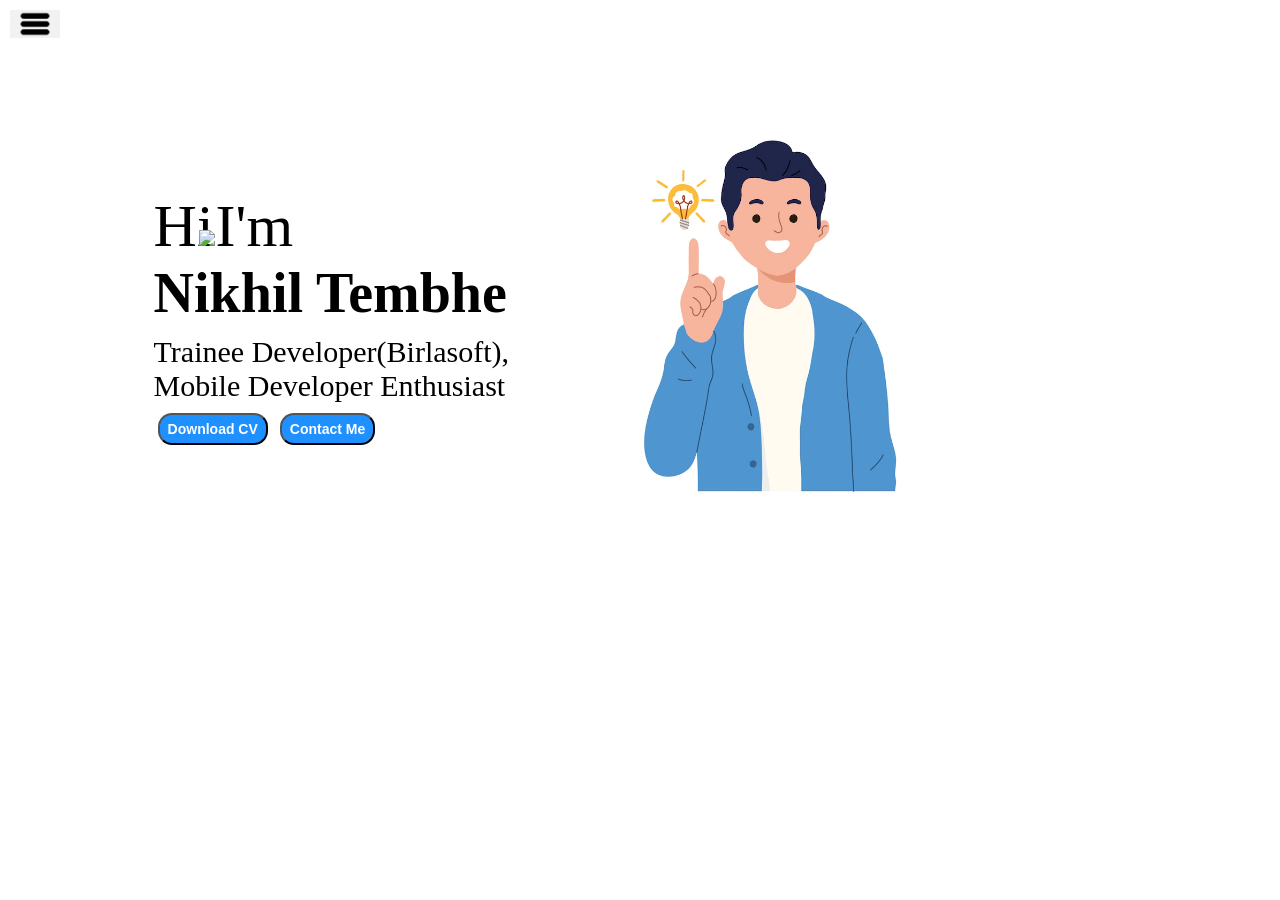
==== index.html @ 0adf733c "first commit" ====
<!DOCTYPE html>
<html lang="en">
<head>
    <meta charset="UTF-8">
    <meta http-equiv="X-UA-Compatible" content="IE=edge">
    <meta name="viewport" content="width=device-width, initial-scale=1.0">
    <title>Nikhil Tembhe - Passionate Android Developer</title>
    <link rel="stylesheet" href="styles.css">
</head>
<body>
    <div class="container"> <!-- this container contain our site-->

        <div class = "sidebar sidebarGo">
            <nav>
                <ul>
                    <li><a href="/">Home</a></li>
                    <li><a href="/intro.html">My Intro</a></li>
                    <li><a href="/personal_projects.html">Personal Project</a></li>
                    <!-- <li><a href="/cv.html">CV</a></li> -->
                    <li><a href="/contact.html">Contact Me</a></li>
                </ul>
            </nav>
        </div>
        
        <div class = "main">
            <div class="hamburger">
                <img src="/images/png-clipart-hamburger-button-computer-icons-menu-menu-black-bar.png" alt="" class="ham" width="50px">
                <img src="/images/x_106506.png" alt="" class="cross" width="32px">
            </div>
            <div class="infoContainer">
                <div class="devInfo">
                    <div class="hello">Hi <img src="/images/Hi.gif" class="hiImg"> I'm </div>
                    <div class="name">Nikhil Tembhe </div>
                    <div class="about">Trainee Developer(Birlasoft), Mobile Developer Enthusiast </div>
                    <!-- <div class="aboutmore">A keen and enthusiastic learner aiming to make the most of my opportunities 
                        . A complete team player and a person who adheres to his principles and acts responsibly.</div> -->
                    <div class="button">
                        <a href="/Nikhil's Resume PCE.pdf" target="_blank"> <button>Download CV</button></a>
                        <a href="/contact.html"><button>Contact Me</button></a>
                    </div>
                </div>
                <div class="devPic"> <img src="./images/man-shows-gesture-great-idea_10045-637.png" alt="developer photo"></div>
            </div>
            

        </div>

    </div>
<script src="script.js"></script>

</body>
</html>
---- styles.css ----
@font-face {
    font-family: google;
    src: url(Fonts/product-sans/Product\ Sans\ Regular.ttf);
}

@font-face {
    font-family: code;
    src: url(Fonts/Bitstream-Vera-Sans-Mono/VeraMono.ttf);
}

@font-face {
    font-family: apple;
    src: url(Fonts/SFMonoMedium.otf);
}

* {
    margin: 0;
    padding: 0;
    /* removes extra space and margin i.e. removes the border */
}

.sidebar {
    font-family: 'google';
    background-color: steelblue;
    /* width: 26vw; */
    /** Viewport = the browser window size. If the viewport is 50cm wide, 1vw = 0.5cm.
                        vw	Relative to 1% of the width of the viewport,  vh	Relative to 1% of the height of the viewport**/
    height: 100vh;
    transition: transform 0.3s ease-in;
}

.sidebar nav {
    padding: 30px;
}

.sidebar nav li {
    list-style: none;
    /* removes bullet points*/
    font-size: 30px;
    padding: 36px 9px 55px;
}

.sidebar nav a {
    text-decoration: none; /* removes the underline for the hyperlink*/
    color: black;
}

.main {
    font-family: 'apple';
    /* background-color: yellow; */
    width: 88vw;
}

.container {
    display: flex;
    /*will arrange sidebar tag and nav tag side by side */
}

.infoContainer {
    /* background-color: rgb(182, 221, 45); */
    margin: 120px auto;
    width: 64vw;
    height: 44vh;
    display: flex;
    justify-content: space-around;
    /*The justify-content property aligns the flexible container's items 
                                    when the items do not use all available space on the main-axis (horizontally)*/

}

.devInfo {
    display: flex;
    justify-content: center;
    flex-direction: column;
}

.hello {
    font-size: 60px;
}

.name {
    font-size: 56px;
    font-weight: bold;

}

.about {
    font-size: 30px;
    padding: 10px 0px;

}

.aboutmore {
    font-size: 18px;
    padding: 10px 0px;
}

.button button {
    padding: 6px 8px;
    border-radius: 14px;
    color: white;
    background-color: dodgerblue;
    font-weight: bold;
    font-size: 14px;
    margin: 0px 4px;
    cursor: pointer; /*cursor property specifies the mouse cursor to be displayed when pointing over an element.*/

}

.button button:hover{
    background-color: white;
    color: dodgerblue;
}


.devPic img {
    /*width: 292px;*/
    height: 44vh;
}

.hiImg{
    width: 52px;
    margin-left: -30px;
    margin-right: -14px;
}

.contactform h1{
    text-align: center;
    
}

.contactform{
    padding: 0px 28px;
    padding-top: 38px;
}

.contactform form{
    padding: 34px;
}



.contactform form div{
    padding: 10px;
}

#emailHelp{
    font-size: 13px;
    margin: 0px -6px;
    color:gray;
}

.contactform form button{
    padding: 6px 8px;
    border-radius: 14px;
    color: white;
    background-color: dodgerblue;
    font-weight: bold;
    font-size: 14px;
    margin: 0px 4px;
    cursor: pointer;

}

.contactform form button:hover{
    background-color: white;
    color: dodgerblue;

}

.mb-3 input{
    display: flex;
    flex-direction: column;
    width: 24vw;
    border-radius: 12px;
    font-size: 16px;
    padding: 3px;
}

.mb-3_form-check {
    display: flex;
    padding: 12px;

}

.projectsContainer {
    padding:  0px 25px;

}

.projectsContainer h1{
    margin:24px
}

.projectItems h2{
    padding: 12px 36px;
}

.projectItems h4{
    margin-left: 34px;
    color: lightslategrey;
}

.projectItems ul{
    margin: 15px 54px;

}

.projectItems ul li{
    margin: 12px 0px;
}

.introContainer{
    padding:  0px 25px;

}

.introContainer h1{
    margin:24px

}

.introContainer p{
    padding: 0px 28px;
    font-size: 20px;

}

.edu{
    padding: 28px 20px;

}

.sidebarGo{
        transform: translate(-433px,0px);
        position: absolute;

}


.hamburger{
    position: absolute;
    cursor: pointer;
    top: 10px;
    left: 10px;
}

.cross{
    margin-left: 212px;
}

@media (max-width:875px) {
    *{
        /* background-color: red; */
    }

    /* .sidebar{
        transform: translate(-433px,0px);
        position: absolute;
    } */
    
}
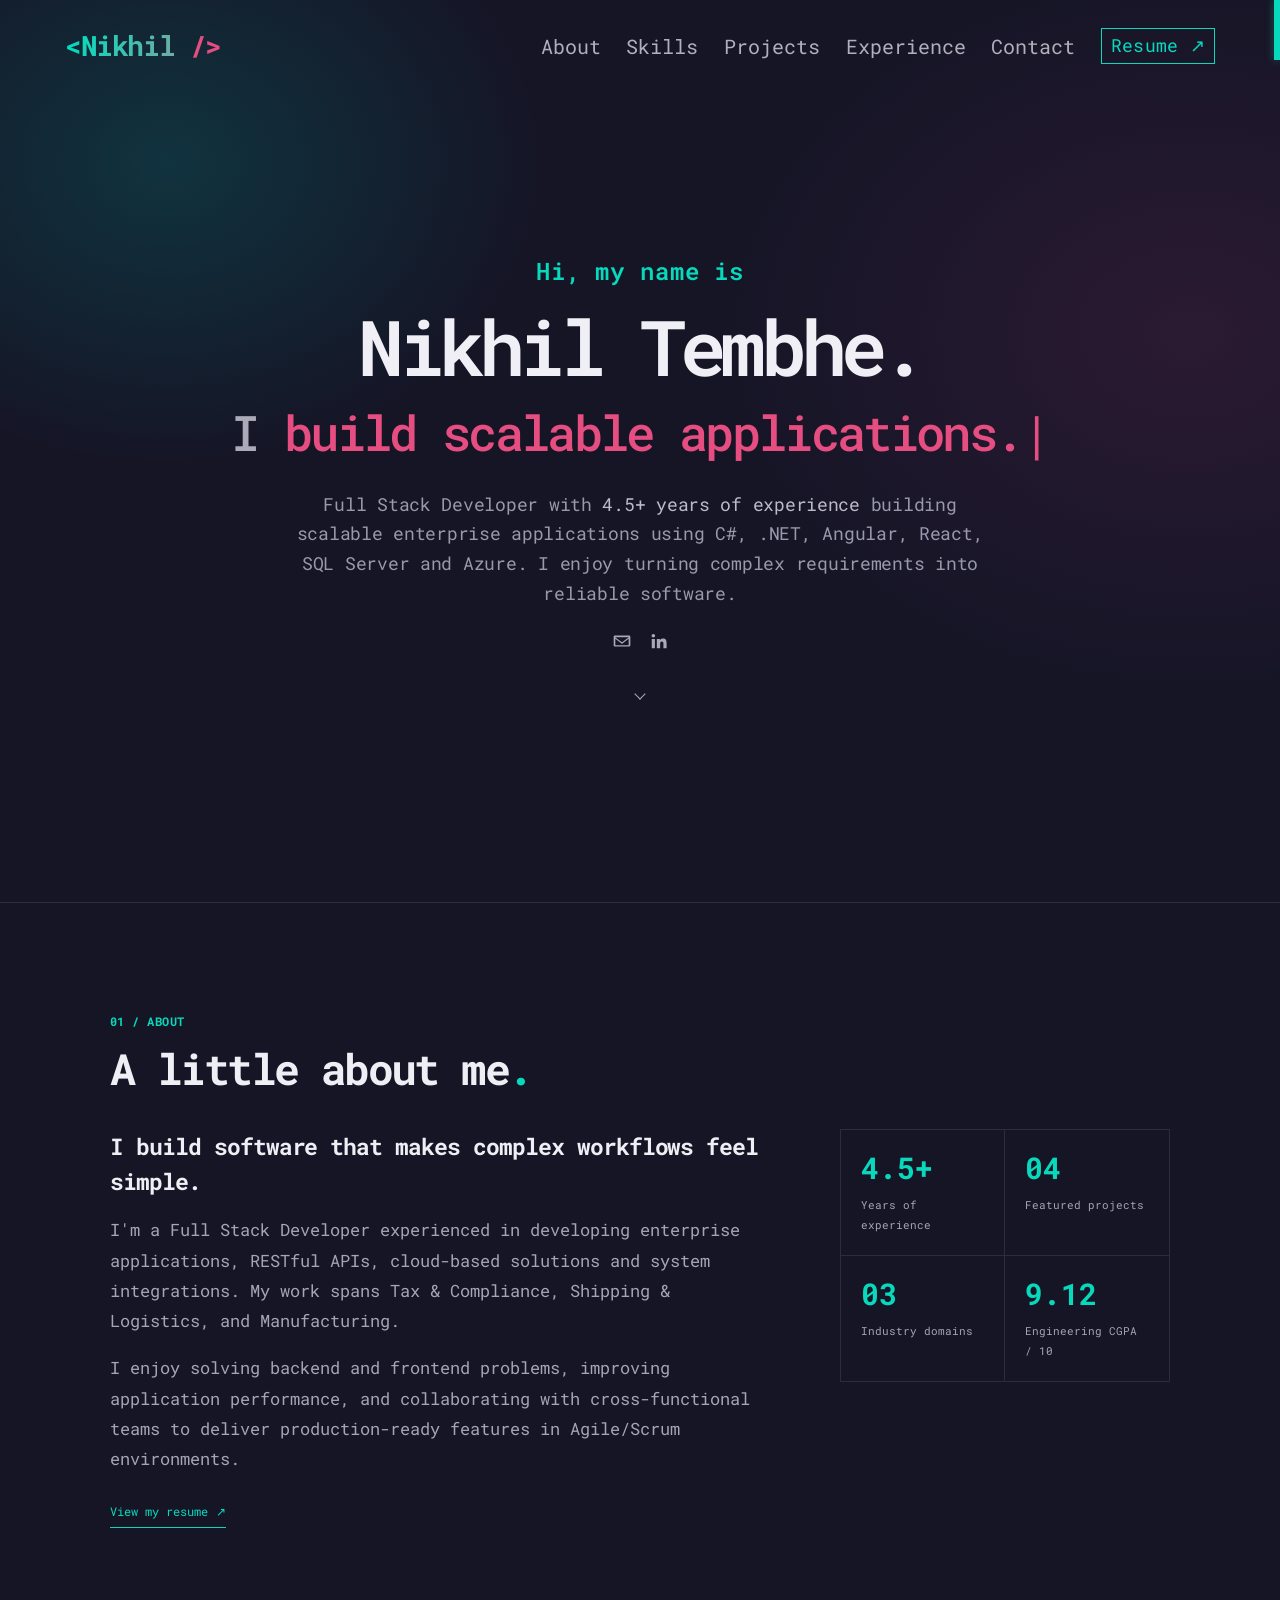
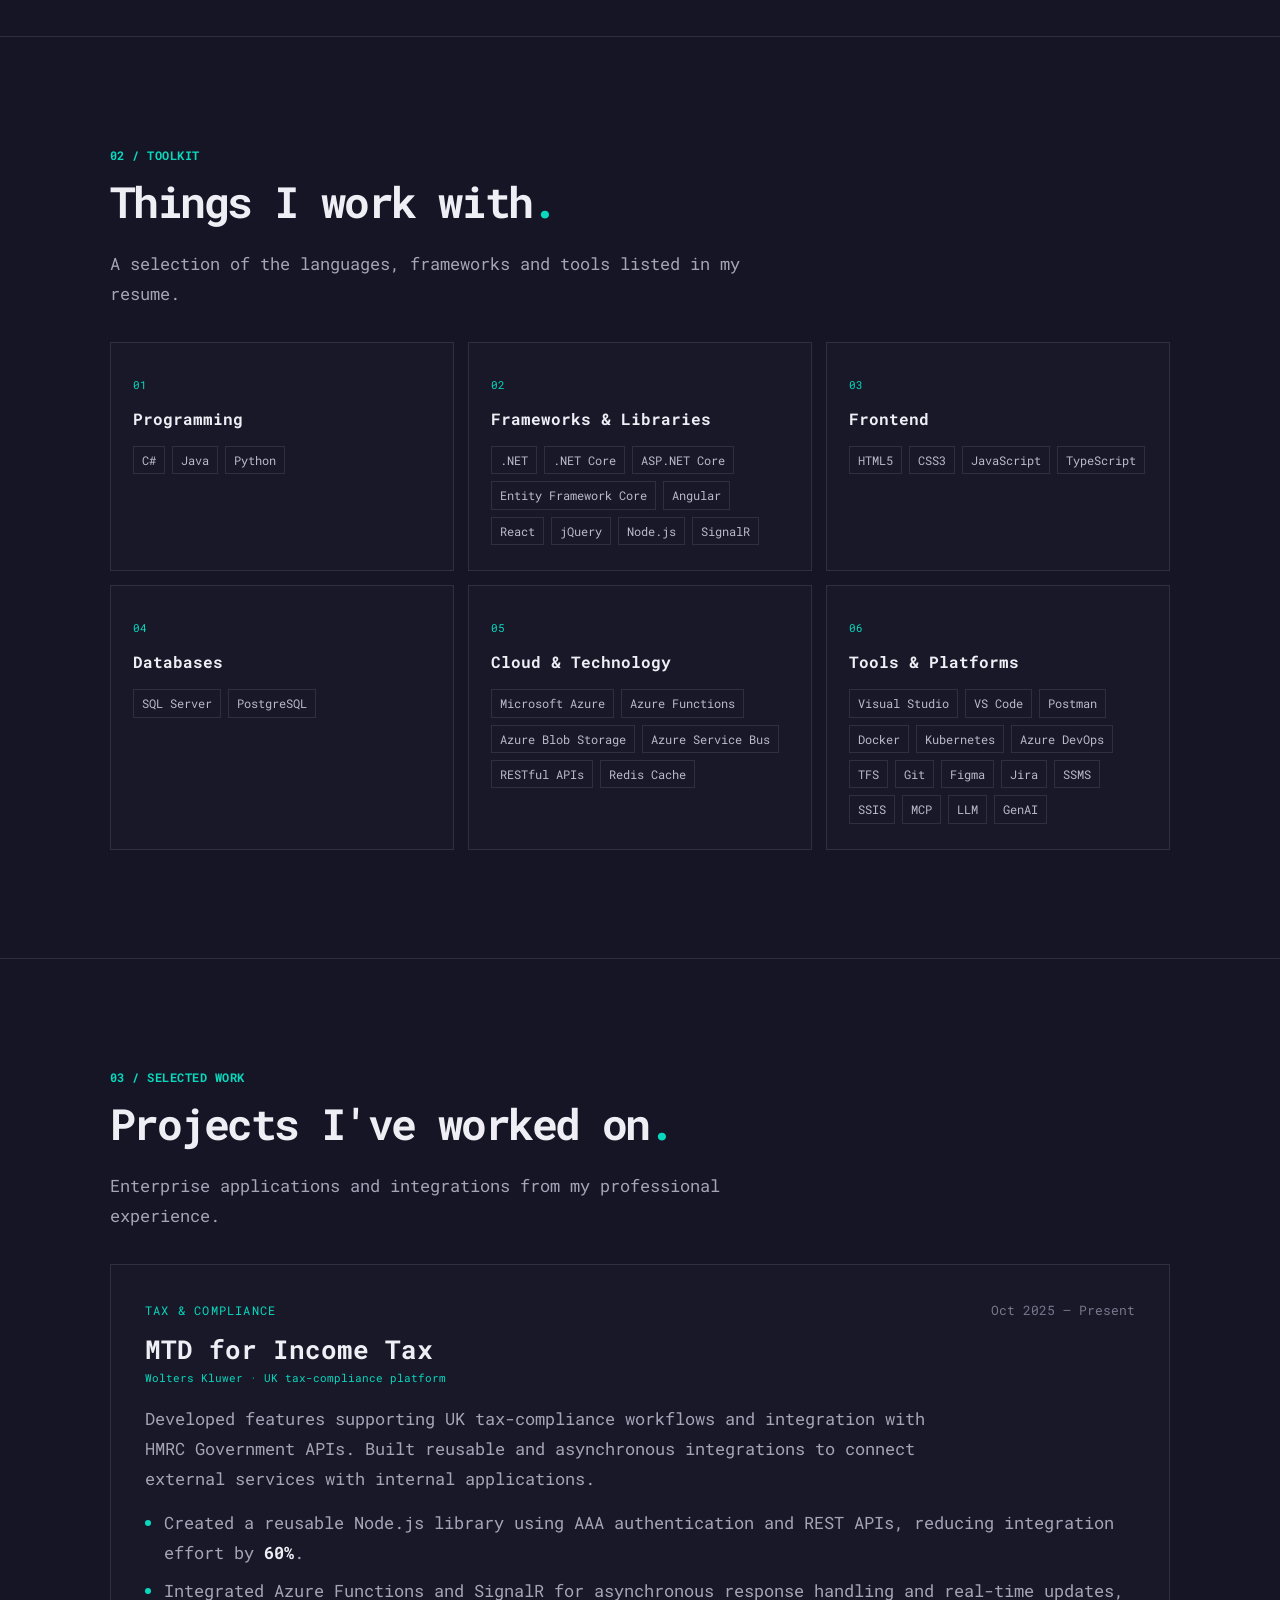
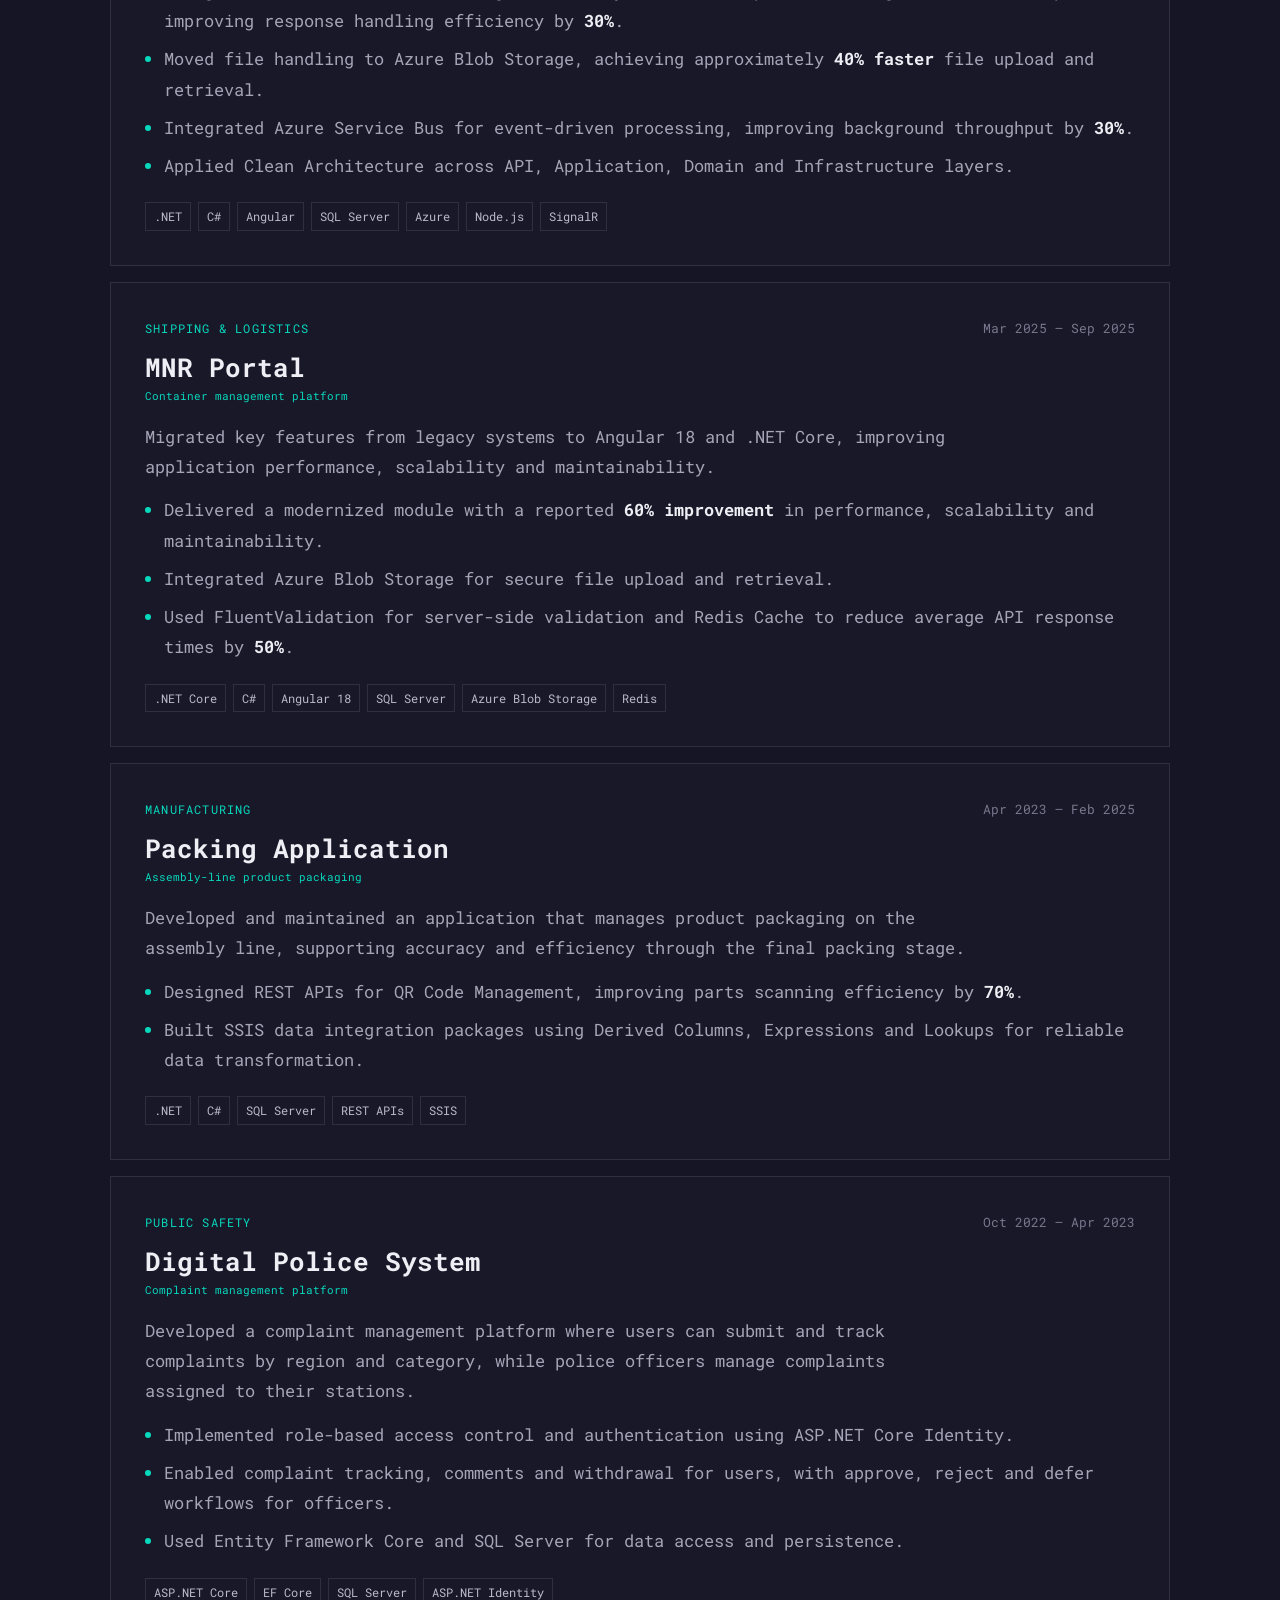
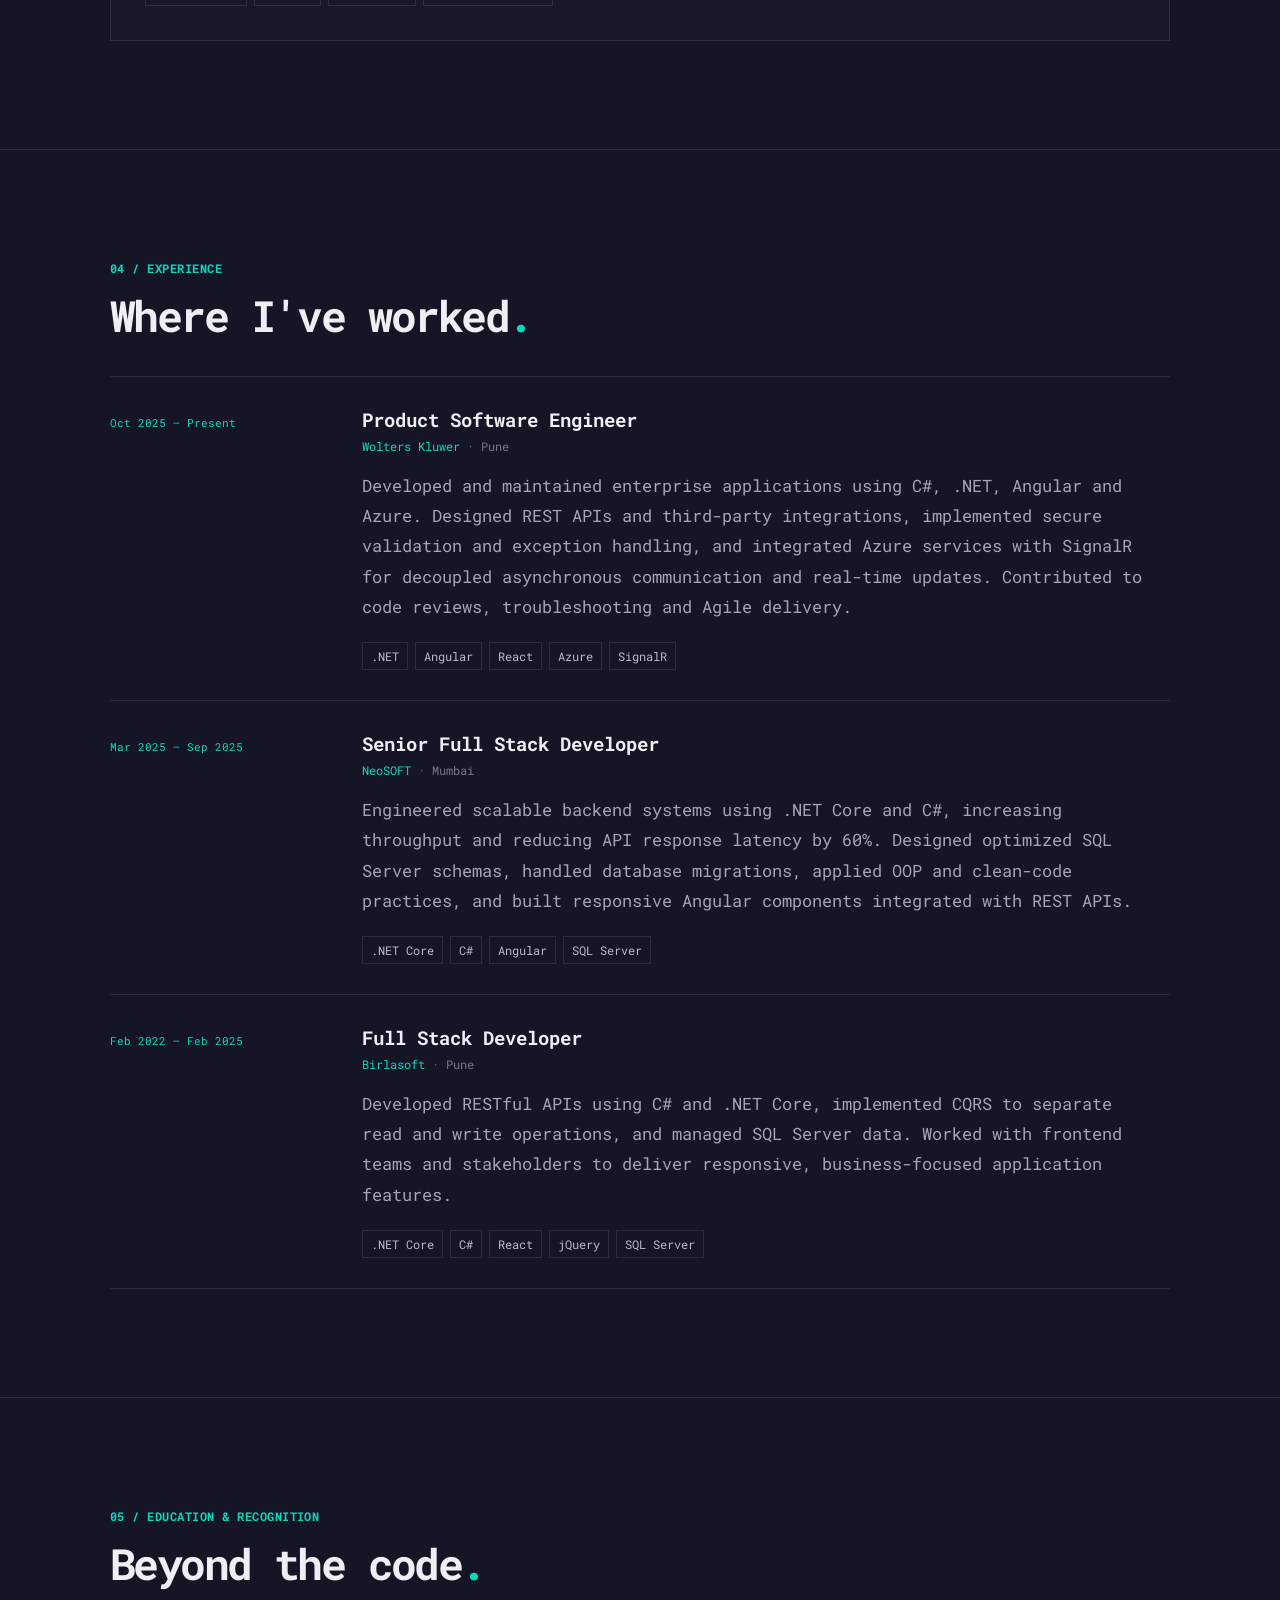
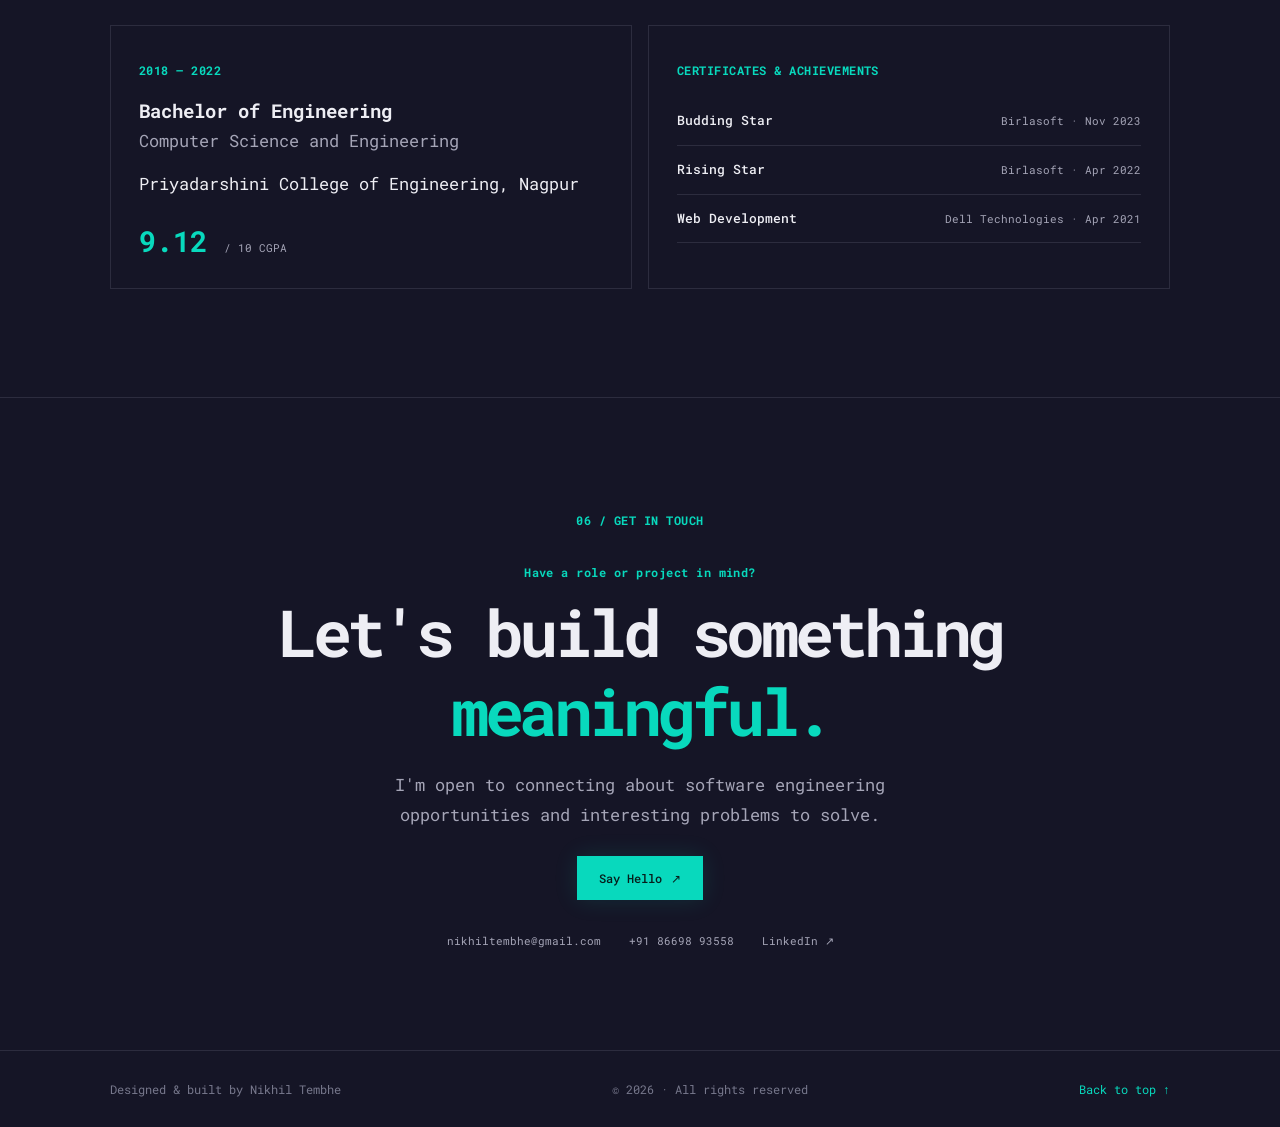
==== commit f5b74df1: "Refactor code structure for improved readability and maintainability" ====
--- a/index.html
+++ b/index.html
@@ -1,52 +1,188 @@
-<!DOCTYPE html>
+<!doctype html>
 <html lang="en">
 <head>
-    <meta charset="UTF-8">
-    <meta http-equiv="X-UA-Compatible" content="IE=edge">
-    <meta name="viewport" content="width=device-width, initial-scale=1.0">
-    <title>Nikhil Tembhe - Passionate Android Developer</title>
-    <link rel="stylesheet" href="styles.css">
+  <meta charset="utf-8">
+  <meta name="viewport" content="width=device-width, initial-scale=1">
+  <meta name="theme-color" content="#19172b">
+  <meta name="description" content="Nikhil Tembhe is a Full Stack Developer with 4.5+ years of experience building enterprise applications with C#, .NET, Angular, React, SQL Server and Azure.">
+  <meta property="og:title" content="Nikhil Tembhe | Full Stack Developer">
+  <meta property="og:description" content="I build scalable applications, dependable APIs and cloud integrations.">
+  <meta property="og:type" content="website">
+  <title>Nikhil Tembhe | Full Stack Developer</title>
+  <link rel="preconnect" href="https://fonts.googleapis.com">
+  <link rel="preconnect" href="https://fonts.gstatic.com" crossorigin>
+  <link href="https://fonts.googleapis.com/css2?family=Roboto+Mono:wght@400;500;600;700&display=swap" rel="stylesheet">
+  <link rel="stylesheet" href="assets/css/style.css">
 </head>
 <body>
-    <div class="container"> <!-- this container contain our site-->
+  <a class="skip-link" href="#main">Skip to content</a>
+  <div class="scroll-progress" aria-hidden="true"><span></span></div>
+  <header class="site-header">
+    <div class="nav-wrap">
+      <a class="brand" href="#home" aria-label="Nikhil Tembhe home"><span class="brand-open">&lt;</span><span class="brand-name">Nikhil</span><span class="brand-close"> /&gt;</span></a>
+      <button class="menu-toggle" type="button" aria-label="Open navigation" aria-expanded="false" aria-controls="main-nav">
+        <span></span><span></span><span></span>
+      </button>
+      <nav class="main-nav" id="main-nav" aria-label="Main navigation">
+        <a href="#about" class="nav-link">About</a>
+        <a href="#skills" class="nav-link">Skills</a>
+        <a href="#projects" class="nav-link">Projects</a>
+        <a href="#experience" class="nav-link">Experience</a>
+        <a href="#contact" class="nav-link">Contact</a>
+        <a class="nav-resume" href="assets/resume.pdf" target="_blank" rel="noopener">Resume <span aria-hidden="true">↗</span></a>
+      </nav>
+    </div>
+  </header>
 
-        <div class = "sidebar sidebarGo">
-            <nav>
-                <ul>
-                    <li><a href="/">Home</a></li>
-                    <li><a href="/intro.html">My Intro</a></li>
-                    <li><a href="/personal_projects.html">Personal Project</a></li>
-                    <!-- <li><a href="/cv.html">CV</a></li> -->
-                    <li><a href="/contact.html">Contact Me</a></li>
-                </ul>
-            </nav>
+  <main id="main">
+    <section class="hero section-shell" id="home">
+      <div class="hero-content">
+        <p class="eyebrow">Hi, my name is</p>
+        <h1>Nikhil Tembhe<span class="accent">.</span></h1>
+        <p class="hero-tagline">
+          <span class="tagline-prefix">I </span><span class="typewriter" id="typewriter" aria-hidden="true"></span><span class="type-cursor" aria-hidden="true">|</span>
+          <span class="sr-only">I build scalable software, build reliable APIs, and solve real-world problems.</span>
+        </p>
+        <p class="hero-copy">Full Stack Developer with <span class="accent-text">4.5+ years of experience</span> building scalable enterprise applications using C#, .NET, Angular, React, SQL Server and Azure. I enjoy turning complex requirements into reliable software.</p>
+        <div class="social-links" aria-label="Social and contact links">
+          <a href="mailto:nikhiltembhe@gmail.com" aria-label="Send email" title="Email">
+            <svg viewBox="0 0 24 24" aria-hidden="true"><path d="M3.5 5.5h17A1.5 1.5 0 0 1 22 7v10a1.5 1.5 0 0 1-1.5 1.5h-17A1.5 1.5 0 0 1 2 17V7a1.5 1.5 0 0 1 1.5-1.5Zm.2 2 8.3 6.1 8.3-6.1H3.7Zm16.3 9.5V9.4L12.6 15a1 1 0 0 1-1.2 0L4 9.4V17h16Z"/></svg>
+          </a>
+          <a href="https://www.linkedin.com/in/nikhiltembhe/" target="_blank" rel="noopener" aria-label="LinkedIn profile" title="LinkedIn">
+            <svg viewBox="0 0 24 24" aria-hidden="true"><path d="M5.2 3.5a2.2 2.2 0 1 1 0 4.4 2.2 2.2 0 0 1 0-4.4ZM3.3 9.5h3.8v11.2H3.3V9.5Zm6.1 0H13v1.5h.1c.5-.9 1.7-1.9 3.5-1.9 3.8 0 4.5 2.5 4.5 5.7v5.9h-3.8v-5.2c0-1.2 0-2.8-1.8-2.8s-2.1 1.3-2.1 2.7v5.3H9.4V9.5Z"/></svg>
+          </a>
         </div>
-        
-        <div class = "main">
-            <div class="hamburger">
-                <img src="/images/png-clipart-hamburger-button-computer-icons-menu-menu-black-bar.png" alt="" class="ham" width="50px">
-                <img src="/images/x_106506.png" alt="" class="cross" width="32px">
-            </div>
-            <div class="infoContainer">
-                <div class="devInfo">
-                    <div class="hello">Hi <img src="/images/Hi.gif" class="hiImg"> I'm </div>
-                    <div class="name">Nikhil Tembhe </div>
-                    <div class="about">Trainee Developer(Birlasoft), Mobile Developer Enthusiast </div>
-                    <!-- <div class="aboutmore">A keen and enthusiastic learner aiming to make the most of my opportunities 
-                        . A complete team player and a person who adheres to his principles and acts responsibly.</div> -->
-                    <div class="button">
-                        <a href="/Nikhil's Resume PCE.pdf" target="_blank"> <button>Download CV</button></a>
-                        <a href="/contact.html"><button>Contact Me</button></a>
-                    </div>
-                </div>
-                <div class="devPic"> <img src="./images/man-shows-gesture-great-idea_10045-637.png" alt="developer photo"></div>
-            </div>
-            
+        <a class="scroll-cue" href="#about" aria-label="Scroll to about section"><span></span></a>
+      </div>
+    </section>
 
+    <section class="content-section" id="about">
+      <div class="section-shell">
+        <div class="section-heading reveal"><span class="section-index">01 / ABOUT</span><h2>A little about me<span class="accent">.</span></h2></div>
+        <div class="about-grid">
+          <div class="about-copy reveal">
+            <p class="large-copy">I build software that makes complex workflows feel simple.</p>
+            <p>I'm a Full Stack Developer experienced in developing enterprise applications, RESTful APIs, cloud-based solutions and system integrations. My work spans Tax &amp; Compliance, Shipping &amp; Logistics, and Manufacturing.</p>
+            <p>I enjoy solving backend and frontend problems, improving application performance, and collaborating with cross-functional teams to deliver production-ready features in Agile/Scrum environments.</p>
+            <a class="text-link" href="assets/resume.pdf" target="_blank" rel="noopener">View my resume <span aria-hidden="true">↗</span></a>
+          </div>
+          <aside class="quick-facts reveal" aria-label="Professional overview">
+            <div class="fact"><strong>4.5+</strong><span>Years of experience</span></div>
+            <div class="fact"><strong>04</strong><span>Featured projects</span></div>
+            <div class="fact"><strong>03</strong><span>Industry domains</span></div>
+            <div class="fact"><strong>9.12</strong><span>Engineering CGPA / 10</span></div>
+          </aside>
         </div>
+      </div>
+    </section>
 
-    </div>
-<script src="script.js"></script>
+    <section class="content-section" id="skills">
+      <div class="section-shell">
+        <div class="section-heading reveal"><span class="section-index">02 / TOOLKIT</span><h2>Things I work with<span class="accent">.</span></h2></div>
+        <p class="section-intro reveal">A selection of the languages, frameworks and tools listed in my resume.</p>
+        <div class="skills-grid">
+          <article class="skill-card reveal"><span class="skill-number">01</span><h3>Programming</h3><div class="tag-list"><span>C#</span><span>Java</span><span>Python</span></div></article>
+          <article class="skill-card reveal"><span class="skill-number">02</span><h3>Frameworks &amp; Libraries</h3><div class="tag-list"><span>.NET</span><span>.NET Core</span><span>ASP.NET Core</span><span>Entity Framework Core</span><span>Angular</span><span>React</span><span>jQuery</span><span>Node.js</span><span>SignalR</span></div></article>
+          <article class="skill-card reveal"><span class="skill-number">03</span><h3>Frontend</h3><div class="tag-list"><span>HTML5</span><span>CSS3</span><span>JavaScript</span><span>TypeScript</span></div></article>
+          <article class="skill-card reveal"><span class="skill-number">04</span><h3>Databases</h3><div class="tag-list"><span>SQL Server</span><span>PostgreSQL</span></div></article>
+          <article class="skill-card reveal"><span class="skill-number">05</span><h3>Cloud &amp; Technology</h3><div class="tag-list"><span>Microsoft Azure</span><span>Azure Functions</span><span>Azure Blob Storage</span><span>Azure Service Bus</span><span>RESTful APIs</span><span>Redis Cache</span></div></article>
+          <article class="skill-card reveal"><span class="skill-number">06</span><h3>Tools &amp; Platforms</h3><div class="tag-list"><span>Visual Studio</span><span>VS Code</span><span>Postman</span><span>Docker</span><span>Kubernetes</span><span>Azure DevOps</span><span>TFS</span><span>Git</span><span>Figma</span><span>Jira</span><span>SSMS</span><span>SSIS</span><span>MCP</span><span>LLM</span><span>GenAI</span></div></article>
+        </div>
+      </div>
+    </section>
 
+    <section class="content-section" id="projects">
+      <div class="section-shell">
+        <div class="section-heading reveal"><span class="section-index">03 / SELECTED WORK</span><h2>Projects I've worked on<span class="accent">.</span></h2></div>
+        <p class="section-intro reveal">Enterprise applications and integrations from my professional experience.</p>
+        <div class="projects-list">
+          <article class="project-card reveal">
+            <div class="project-top"><span class="project-type">TAX &amp; COMPLIANCE</span><span class="project-date">Oct 2025 – Present</span></div>
+            <h3>MTD for Income Tax</h3>
+            <p class="project-context">Wolters Kluwer · UK tax-compliance platform</p>
+            <p>Developed features supporting UK tax-compliance workflows and integration with HMRC Government APIs. Built reusable and asynchronous integrations to connect external services with internal applications.</p>
+            <ul class="project-points">
+              <li>Created a reusable Node.js library using AAA authentication and REST APIs, reducing integration effort by <strong>60%</strong>.</li>
+              <li>Integrated Azure Functions and SignalR for asynchronous response handling and real-time updates, improving response handling efficiency by <strong>30%</strong>.</li>
+              <li>Moved file handling to Azure Blob Storage, achieving approximately <strong>40% faster</strong> file upload and retrieval.</li>
+              <li>Integrated Azure Service Bus for event-driven processing, improving background throughput by <strong>30%</strong>.</li>
+              <li>Applied Clean Architecture across API, Application, Domain and Infrastructure layers.</li>
+            </ul>
+            <div class="project-tags"><span>.NET</span><span>C#</span><span>Angular</span><span>SQL Server</span><span>Azure</span><span>Node.js</span><span>SignalR</span></div>
+          </article>
+          <article class="project-card reveal">
+            <div class="project-top"><span class="project-type">SHIPPING &amp; LOGISTICS</span><span class="project-date">Mar 2025 – Sep 2025</span></div>
+            <h3>MNR Portal</h3>
+            <p class="project-context">Container management platform</p>
+            <p>Migrated key features from legacy systems to Angular 18 and .NET Core, improving application performance, scalability and maintainability.</p>
+            <ul class="project-points">
+              <li>Delivered a modernized module with a reported <strong>60% improvement</strong> in performance, scalability and maintainability.</li>
+              <li>Integrated Azure Blob Storage for secure file upload and retrieval.</li>
+              <li>Used FluentValidation for server-side validation and Redis Cache to reduce average API response times by <strong>50%</strong>.</li>
+            </ul>
+            <div class="project-tags"><span>.NET Core</span><span>C#</span><span>Angular 18</span><span>SQL Server</span><span>Azure Blob Storage</span><span>Redis</span></div>
+          </article>
+          <article class="project-card reveal">
+            <div class="project-top"><span class="project-type">MANUFACTURING</span><span class="project-date">Apr 2023 – Feb 2025</span></div>
+            <h3>Packing Application</h3>
+            <p class="project-context">Assembly-line product packaging</p>
+            <p>Developed and maintained an application that manages product packaging on the assembly line, supporting accuracy and efficiency through the final packing stage.</p>
+            <ul class="project-points">
+              <li>Designed REST APIs for QR Code Management, improving parts scanning efficiency by <strong>70%</strong>.</li>
+              <li>Built SSIS data integration packages using Derived Columns, Expressions and Lookups for reliable data transformation.</li>
+            </ul>
+            <div class="project-tags"><span>.NET</span><span>C#</span><span>SQL Server</span><span>REST APIs</span><span>SSIS</span></div>
+          </article>
+          <article class="project-card reveal">
+            <div class="project-top"><span class="project-type">PUBLIC SAFETY</span><span class="project-date">Oct 2022 – Apr 2023</span></div>
+            <h3>Digital Police System</h3>
+            <p class="project-context">Complaint management platform</p>
+            <p>Developed a complaint management platform where users can submit and track complaints by region and category, while police officers manage complaints assigned to their stations.</p>
+            <ul class="project-points">
+              <li>Implemented role-based access control and authentication using ASP.NET Core Identity.</li>
+              <li>Enabled complaint tracking, comments and withdrawal for users, with approve, reject and defer workflows for officers.</li>
+              <li>Used Entity Framework Core and SQL Server for data access and persistence.</li>
+            </ul>
+            <div class="project-tags"><span>ASP.NET Core</span><span>EF Core</span><span>SQL Server</span><span>ASP.NET Identity</span></div>
+          </article>
+        </div>
+      </div>
+    </section>
+
+    <section class="content-section" id="experience">
+      <div class="section-shell">
+        <div class="section-heading reveal"><span class="section-index">04 / EXPERIENCE</span><h2>Where I've worked<span class="accent">.</span></h2></div>
+        <div class="experience-list">
+          <article class="experience-item reveal"><div class="experience-period">Oct 2025 — Present</div><div class="experience-body"><h3>Product Software Engineer</h3><p class="company">Wolters Kluwer <span>· Pune</span></p><p>Developed and maintained enterprise applications using C#, .NET, Angular and Azure. Designed REST APIs and third-party integrations, implemented secure validation and exception handling, and integrated Azure services with SignalR for decoupled asynchronous communication and real-time updates. Contributed to code reviews, troubleshooting and Agile delivery.</p><div class="project-tags"><span>.NET</span><span>Angular</span><span>React</span><span>Azure</span><span>SignalR</span></div></div></article>
+          <article class="experience-item reveal"><div class="experience-period">Mar 2025 — Sep 2025</div><div class="experience-body"><h3>Senior Full Stack Developer</h3><p class="company">NeoSOFT <span>· Mumbai</span></p><p>Engineered scalable backend systems using .NET Core and C#, increasing throughput and reducing API response latency by 60%. Designed optimized SQL Server schemas, handled database migrations, applied OOP and clean-code practices, and built responsive Angular components integrated with REST APIs.</p><div class="project-tags"><span>.NET Core</span><span>C#</span><span>Angular</span><span>SQL Server</span></div></div></article>
+          <article class="experience-item reveal"><div class="experience-period">Feb 2022 — Feb 2025</div><div class="experience-body"><h3>Full Stack Developer</h3><p class="company">Birlasoft <span>· Pune</span></p><p>Developed RESTful APIs using C# and .NET Core, implemented CQRS to separate read and write operations, and managed SQL Server data. Worked with frontend teams and stakeholders to deliver responsive, business-focused application features.</p><div class="project-tags"><span>.NET Core</span><span>C#</span><span>React</span><span>jQuery</span><span>SQL Server</span></div></div></article>
+        </div>
+      </div>
+    </section>
+
+    <section class="content-section" id="education">
+      <div class="section-shell">
+        <div class="section-heading reveal"><span class="section-index">05 / EDUCATION &amp; RECOGNITION</span><h2>Beyond the code<span class="accent">.</span></h2></div>
+        <div class="education-grid">
+          <article class="education-card reveal"><span class="card-kicker">2018 — 2022</span><h3>Bachelor of Engineering</h3><p>Computer Science and Engineering</p><p class="school">Priyadarshini College of Engineering, Nagpur</p><strong class="grade">9.12 <small>/ 10 CGPA</small></strong></article>
+          <article class="education-card reveal"><span class="card-kicker">CERTIFICATES &amp; ACHIEVEMENTS</span><div class="award"><strong>Budding Star</strong><span>Birlasoft · Nov 2023</span></div><div class="award"><strong>Rising Star</strong><span>Birlasoft · Apr 2022</span></div><div class="award"><strong>Web Development</strong><span>Dell Technologies · Apr 2021</span></div></article>
+        </div>
+      </div>
+    </section>
+
+    <section class="contact-section" id="contact">
+      <div class="section-shell contact-inner reveal">
+        <span class="section-index">06 / GET IN TOUCH</span>
+        <p class="eyebrow">Have a role or project in mind?</p>
+        <h2>Let's build something<br><span class="accent">meaningful.</span></h2>
+        <p class="contact-copy">I'm open to connecting about software engineering opportunities and interesting problems to solve.</p>
+        <a class="button button-primary contact-button" href="mailto:nikhiltembhe@gmail.com">Say Hello <span aria-hidden="true">↗</span></a>
+        <div class="contact-details"><a href="mailto:nikhiltembhe@gmail.com">nikhiltembhe@gmail.com</a><a href="tel:+918669893558">+91 86698 93558</a><a href="https://www.linkedin.com/in/nikhiltembhe/" target="_blank" rel="noopener">LinkedIn ↗</a></div>
+      </div>
+    </section>
+  </main>
+
+  <footer class="site-footer"><div class="section-shell footer-inner"><span>Designed &amp; built by Nikhil Tembhe</span><span>© <span id="year">2026</span> · All rights reserved</span><a href="#home">Back to top ↑</a></div></footer>
+  <script src="assets/js/main.js"></script>
 </body>
-</html>+</html>
--- a/assets/css/style.css
+++ b/assets/css/style.css
@@ -0,0 +1,313 @@
+:root {
+  --bg: #19172b;
+  --bg-soft: #1f1d33;
+  --panel: #211f36;
+  --text: #e8e7ef;
+  --muted: #a5a2b6;
+  --dim: #77758d;
+  --accent: #00e5c3;
+  --accent-dark: #061c1a;
+  --line: rgba(210, 211, 235, .13);
+  --mono: "DM Mono", "Space Mono", ui-monospace, SFMono-Regular, Consolas, monospace;
+  --display: "Space Mono", "DM Mono", ui-monospace, monospace;
+  --content: 1060px;
+}
+* { box-sizing: border-box; }
+html { scroll-behavior: smooth; scroll-padding-top: 18px; scrollbar-width: none; }
+html::-webkit-scrollbar { display: none; }
+body { margin: 0; color: var(--text); background: var(--bg); font-family: var(--mono); font-size: 16.8px; line-height: 1.8; -webkit-font-smoothing: antialiased; }
+a { color: inherit; text-decoration: none; }
+a:focus-visible, button:focus-visible { outline: 2px solid var(--accent); outline-offset: 4px; }
+::selection { color: var(--accent-dark); background: var(--accent); }
+.skip-link { position: absolute; left: -9999px; top: 10px; z-index: 50; padding: 8px 14px; color: var(--bg); background: var(--accent); }
+.skip-link:focus { left: 12px; }
+.section-shell { width: min(var(--content), calc(100% - 56px)); margin-inline: auto; }
+.site-header { position: sticky; z-index: 20; top: 16px; width: min(1240px, calc(100% - 64px)); margin-inline: auto; background: transparent; border: 1px solid transparent; border-radius: 6px; transition: background .2s ease, border-color .2s ease, backdrop-filter .2s ease; }
+.site-header.scrolled { background: rgba(27, 35, 59, .18); border-color: rgba(210, 211, 235, .22); backdrop-filter: blur(30px) saturate(175%); box-shadow: 0 10px 34px rgba(0, 0, 0, .22), inset 0 1px 0 rgba(255, 255, 255, .1); }
+.nav-wrap { min-height: 76px; width: min(1240px, calc(100% - 56px)); margin: auto; display: flex; align-items: center; justify-content: space-between; gap: 30px; }
+.brand { color: var(--text); font: 700 25px/1 var(--display); letter-spacing: -3px; }
+.brand span, .accent { color: var(--accent); }
+.main-nav { display: flex; align-items: center; gap: clamp(16px, 2.6vw, 34px); font-size: 20px; }
+.nav-link { color: #aaa7ba; transition: color .2s ease; }
+.nav-link:hover, .nav-link.active { color: var(--accent); }
+.nav-resume { color: var(--accent); border: 1px solid var(--accent); padding: 7px 13px; transition: color .2s ease, background .2s ease; }
+.nav-resume:hover { color: var(--bg); background: var(--accent); }
+.menu-toggle { display: none; background: none; border: 0; padding: 8px; cursor: pointer; }
+.menu-toggle span { display: block; width: 23px; height: 2px; margin: 5px 0; background: var(--accent); }
+.hero { min-height: calc(100svh - 76px); display: grid; place-items: center; padding-top: 45px; padding-bottom: 45px; text-align: center; }
+.hero-content { width: min(900px, 100%); }
+.eyebrow, .section-index, .card-kicker { color: var(--accent); font-family: var(--display); font-size: 12px; font-weight: 700; letter-spacing: .04em; }
+.hero .eyebrow { margin: 0 0 7px; font-size: 14px; }
+.hero h1 { margin: 0; color: var(--text); font: 700 clamp(42px, 8.5vw, 94px)/1.2 var(--display); letter-spacing: -.085em; }
+.hero-tagline { margin: 3px 0 14px; color: #a9a7b8; font: 700 clamp(27px, 5vw, 48px)/1.3 var(--display); letter-spacing: -.045em; }
+.hero-copy { width: min(710px, 100%); margin: 0 auto; color: var(--muted); font-size: 14px; line-height: 1.9; }
+.accent-text { color: var(--accent); }
+.hero-actions { display: flex; justify-content: center; flex-wrap: wrap; gap: 14px; margin-top: 29px; }
+.button { display: inline-flex; min-height: 44px; align-items: center; justify-content: center; gap: 9px; padding: 9px 21px; font: 500 12px var(--mono); transition: transform .2s ease, color .2s ease, background .2s ease, box-shadow .2s ease; }
+.button:hover { transform: translateY(-2px); }
+.button-primary { color: var(--accent-dark); background: var(--accent); border: 1px solid var(--accent); box-shadow: 0 0 24px rgba(0, 229, 195, .12); }
+.button-primary:hover { box-shadow: 0 0 28px rgba(0, 229, 195, .25); }
+.button-outline { color: var(--accent); border: 1px solid var(--accent); background: transparent; }
+.button-outline:hover { color: var(--accent-dark); background: var(--accent); }
+.social-links { display: flex; justify-content: center; gap: 22px; margin-top: 29px; }
+.social-links a { width: 21px; height: 21px; color: #a7a4b6; transition: color .2s ease, transform .2s ease; }
+.social-links a:hover { color: var(--accent); transform: translateY(-3px); }
+.social-links svg { width: 100%; height: 100%; fill: currentColor; }
+.scroll-cue { display: inline-flex; width: 24px; height: 40px; justify-content: center; align-items: flex-end; margin-top: 48px; }
+.scroll-cue span { width: 11px; height: 11px; border-right: 2px solid var(--accent); border-bottom: 2px solid var(--accent); transform: rotate(45deg); animation: bob 1.7s infinite; }
+@keyframes bob { 0%, 100% { transform: translateY(-4px) rotate(45deg); } 50% { transform: translateY(4px) rotate(45deg); } }
+.content-section { padding: 108px 0; border-top: 1px solid var(--line); }
+.section-heading { margin-bottom: 34px; }
+.section-index { display: block; margin-bottom: 9px; }
+.section-heading h2 { margin: 0; font: 700 clamp(28px, 4vw, 43px)/1.25 var(--display); letter-spacing: -.06em; }
+.section-intro { max-width: 680px; margin: -14px 0 32px; color: var(--muted); }
+.about-grid { display: grid; grid-template-columns: minmax(0, 1.6fr) minmax(240px, .8fr); gap: 70px; align-items: start; }
+.about-copy p { color: var(--muted); margin: 0 0 17px; }
+.about-copy .large-copy { color: var(--text); font: 700 23px/1.5 var(--display); letter-spacing: -.045em; }
+.text-link { display: inline-flex; align-items: center; gap: 8px; margin-top: 10px; padding-bottom: 4px; color: var(--accent); border-bottom: 1px solid var(--accent); font-size: 12px; }
+.quick-facts { display: grid; grid-template-columns: 1fr 1fr; border-top: 1px solid var(--line); border-left: 1px solid var(--line); }
+.fact { min-height: 118px; padding: 20px; border-right: 1px solid var(--line); border-bottom: 1px solid var(--line); }
+.fact strong { display: block; color: var(--accent); font: 700 30px/1.2 var(--display); }
+.fact span { display: block; margin-top: 9px; color: var(--muted); font-size: 11px; }
+.skills-grid { display: grid; grid-template-columns: repeat(3, minmax(0, 1fr)); gap: 14px; }
+.skill-card { position: relative; min-height: 180px; padding: 25px 22px; border: 1px solid var(--line); background: rgba(255,255,255,.012); transition: border-color .2s ease, transform .2s ease; }
+.skill-card:hover, .project-card:hover, .education-card:hover { border-color: rgba(0, 229, 195, .5); transform: translateY(-3px); }
+.skill-number { color: var(--accent); font-size: 11px; }
+.skill-card h3 { margin: 10px 0 17px; font: 700 16px var(--display); }
+.tag-list, .project-tags { display: flex; flex-wrap: wrap; gap: 7px; }
+.tag-list span, .project-tags span { padding: 3px 8px; color: #bcb9ca; border: 1px solid var(--line); font-size: 12px; line-height: 1.7; }
+.projects-list { display: grid; gap: 16px; }
+.project-card { padding: clamp(22px, 4vw, 34px); border: 1px solid var(--line); background: rgba(255,255,255,.012); transition: border-color .2s ease, transform .2s ease; }
+.project-top { display: flex; justify-content: space-between; align-items: center; flex-wrap: wrap; gap: 10px; }
+.project-type { color: var(--accent); font-size: 12px; letter-spacing: .1em; }
+.project-date { color: var(--dim); font-size: 13px; }
+.project-card h3 { margin: 10px 0 0; font: 700 clamp(20px, 3vw, 26px) var(--display); }
+.project-context { margin: 2px 0 16px !important; color: var(--accent) !important; font-size: 11px; }
+.project-card p { max-width: 820px; color: var(--muted); margin: 0 0 13px; }
+.project-points { display: grid; gap: 8px; margin: 0 0 21px; padding-left: 19px; color: var(--muted); }
+.project-points li::marker { color: var(--accent); }
+.project-points strong { color: var(--text); }
+.project-tags { margin-top: 20px; }
+.experience-list { border-top: 1px solid var(--line); }
+.experience-item { display: grid; grid-template-columns: 210px 1fr; gap: 42px; padding: 30px 0; border-bottom: 1px solid var(--line); }
+.experience-period { color: var(--accent); font-size: 11px; padding-top: 6px; }
+.experience-body h3 { margin: 0; font: 700 19px var(--display); }
+.company { margin: 4px 0 13px; color: var(--accent); font-size: 12px; }
+.company span { color: var(--dim); }
+.experience-body > p:not(.company) { max-width: 790px; margin: 0; color: var(--muted); }
+.education-grid { display: grid; grid-template-columns: 1fr 1fr; gap: 16px; }
+.education-card { padding: 28px; border: 1px solid var(--line); transition: border-color .2s ease, transform .2s ease; }
+.education-card h3 { margin: 14px 0 3px; font: 700 19px var(--display); }
+.education-card > p { color: var(--muted); margin: 0; }
+.education-card .school { margin-top: 13px; color: var(--text); }
+.grade { display: block; margin-top: 23px; color: var(--accent); font: 700 29px var(--display); }
+.grade small { font: 400 11px var(--mono); color: var(--muted); }
+.award { display: flex; justify-content: space-between; align-items: baseline; gap: 14px; padding: 14px 0; border-bottom: 1px solid var(--line); }
+.award:first-of-type { margin-top: 13px; }
+.award strong { font: 500 13px var(--display); }
+.award span { color: var(--muted); font-size: 11px; text-align: right; }
+.contact-section { padding: 112px 0 100px; border-top: 1px solid var(--line); text-align: center; }
+.contact-inner { max-width: 760px; }
+.contact-inner > .eyebrow { margin: 30px 0 9px; }
+.contact-inner h2 { margin: 0; font: 700 clamp(37px, 7vw, 65px)/1.22 var(--display); letter-spacing: -.07em; }
+.contact-copy { max-width: 520px; margin: 19px auto 25px; color: var(--muted); }
+.contact-button { margin-bottom: 31px; }
+.contact-details { display: flex; justify-content: center; flex-wrap: wrap; gap: 12px 28px; color: var(--muted); font-size: 11px; }
+.contact-details a:hover { color: var(--accent); }
+.site-footer { border-top: 1px solid var(--line); }
+.footer-inner { min-height: 76px; display: flex; justify-content: space-between; align-items: center; gap: 15px; color: var(--dim); font-size: 12px; }
+.footer-inner a { color: var(--accent); }
+.reveal { opacity: 0; transform: translateY(16px); transition: opacity .65s ease, transform .65s ease; }
+.reveal.visible { opacity: 1; transform: translateY(0); }
+@media (prefers-reduced-motion: reduce) { html { scroll-behavior: auto; } *, *::before, *::after { animation-duration: .01ms !important; animation-iteration-count: 1 !important; transition-duration: .01ms !important; } .reveal { opacity: 1; transform: none; } }
+@media (max-width: 800px) { .nav-wrap { min-height: 68px; } .menu-toggle { display: block; margin-left: auto; } .main-nav { display: none; position: absolute; top: 67px; left: 0; right: 0; padding: 18px 28px 24px; background: var(--bg); border-bottom: 1px solid var(--line); flex-direction: column; align-items: stretch; gap: 15px; } .main-nav.open { display: flex; } .nav-resume { align-self: flex-start; } .skills-grid { grid-template-columns: repeat(2, minmax(0, 1fr)); } .about-grid { gap: 35px; } }
+@media (max-width: 600px) { .section-shell, .nav-wrap { width: min(100% - 38px, var(--content)); } .hero { min-height: calc(100svh - 68px); padding-top: 34px; } .hero h1 { font-size: clamp(37px, 11vw, 58px); letter-spacing: -.09em; } .hero-tagline { font-size: clamp(23px, 7vw, 34px); } .hero-copy { font-size: 12px; } .content-section { padding: 78px 0; } .about-grid, .education-grid { grid-template-columns: 1fr; } .about-grid { gap: 30px; } .skills-grid { grid-template-columns: 1fr; } .skill-card { min-height: auto; } .experience-item { grid-template-columns: 1fr; gap: 10px; padding: 24px 0; } .experience-period { padding: 0; } .project-card { padding: 22px 18px; } .contact-section { padding: 83px 0; } .footer-inner { padding: 20px 0; flex-direction: column; align-items: flex-start; } .contact-details { flex-direction: column; gap: 7px; } }
+
+
+/* Hero and motion tuned to the supplied Aditi Arya reference video */
+:root {
+  --bg: #151526;
+  --bg-soft: #1b1b30;
+  --panel: #1d1d32;
+  --text: #eeeeF4;
+  --muted: #a5a5b7;
+  --dim: #77788c;
+  --accent: #08d9bd;
+  --accent-dark: #071d1b;
+  --pink: #e64d80;
+  --line: rgba(210, 211, 235, .12);
+  --mono: "Roboto Mono", "SFMono-Regular", Consolas, monospace;
+  --display: "Roboto Mono", "SFMono-Regular", Consolas, monospace;
+}
+html { scroll-padding-top: 90px; }
+body {
+  background:
+    radial-gradient(ellipse 520px 420px at 13% 18%, rgba(0, 151, 145, .23), transparent 72%),
+    radial-gradient(ellipse 650px 500px at 93% 37%, rgba(115, 42, 91, .23), transparent 74%),
+    #151526;
+  background-attachment: fixed;
+  font-family: var(--mono);
+}
+.site-header {
+  position: sticky;
+  top: 16px;
+  min-height: 58px;
+  background: transparent;
+  border-color: transparent;
+  backdrop-filter: none;
+}
+.site-header.scrolled {
+  border-radius: 6px;
+  background: rgba(27, 35, 59, .18);
+  border-color: rgba(210, 211, 235, .22);
+  backdrop-filter: blur(30px) saturate(175%);
+  box-shadow: 0 10px 34px rgba(0, 0, 0, .22), inset 0 1px 0 rgba(255, 255, 255, .1);
+}
+.site-header.scrolled .nav-wrap { min-height: 76px; }
+.nav-wrap { min-height: 58px; width: 100%; padding-inline: 32px; }
+.brand {
+  color: var(--accent);
+  font: 700 28px/1 var(--mono);
+  letter-spacing: -.05em;
+  white-space: nowrap;
+}
+.brand .brand-open { color: var(--accent); }
+.brand .brand-name {
+  color: #69aaa4;
+  background: linear-gradient(100deg, #08d9bd 0%, #72aaa5 100%);
+  background-clip: text;
+  -webkit-text-fill-color: transparent;
+}
+.brand .brand-close { color: var(--pink); }
+.main-nav { gap: clamp(16px, 2vw, 32px); font-size: 20px; }
+.nav-link { color: #b1afbd; }
+.nav-link:hover, .nav-link.active { color: var(--accent); }
+.nav-resume {
+  padding: 4px 9px;
+  font-size: 18px;
+  line-height: 1.4;
+  letter-spacing: .015em;
+}
+.hero {
+  min-height: calc(100svh - 58px);
+  padding-top: 0;
+  padding-bottom: 0;
+  display: grid;
+  place-items: center;
+}
+.hero-content {
+  width: min(1200px, 100%);
+  transform: translateY(-1px);
+}
+.hero .eyebrow {
+  margin: 0 0 8px;
+  color: var(--accent);
+  font: 600 24px/1.6 var(--mono);
+  letter-spacing: .035em;
+}
+.hero h1 {
+  margin: 0;
+  color: #f0eff5;
+  font: 600 clamp(62px, 6vw, 112px)/1.25 var(--display);
+  letter-spacing: -.075em;
+}
+.hero h1 .accent { color: #f0eff5; }
+.hero-tagline {
+  min-height: 1.5em;
+  margin: 2px 0 20px;
+  color: var(--pink);
+  font: 500 clamp(32px, 3.8vw, 60px)/1.45 var(--mono);
+  letter-spacing: -.055em;
+  white-space: nowrap;
+}
+.tagline-prefix { color: #aaaab8; }
+.typewriter { color: var(--pink); }
+.type-cursor {
+  display: inline-block;
+  margin-left: 1px;
+  color: var(--pink);
+  font-weight: 400;
+  animation: caretBlink .85s steps(1, end) infinite;
+}
+@keyframes caretBlink { 0%, 48% { opacity: 1; } 49%, 100% { opacity: 0; } }
+.hero-copy {
+  max-width: 1000px;
+  margin: 0 auto;
+  color: #9999ad;
+  font: 400 18px/1.65 var(--mono);
+  letter-spacing: -.015em;
+}
+.accent-text { color: #bdbbc9; }
+.social-links {
+  justify-content: center;
+  gap: 17px;
+  margin-top: 22px;
+}
+.social-links a { width: 20px; height: 20px; color: #aaa9b9; }
+.social-links a:hover { color: var(--accent); }
+.scroll-cue {
+  width: 22px;
+  height: 26px;
+  margin-top: 31px;
+  align-items: center;
+}
+.scroll-cue span {
+  width: 8px;
+  height: 8px;
+  border-right: 1.5px solid #aaa9b9;
+  border-bottom: 1.5px solid #aaa9b9;
+  animation: bob 1.65s ease-in-out infinite;
+}
+.scroll-progress {
+  position: fixed;
+  z-index: 100;
+  top: 0;
+  right: 0;
+  width: 6px;
+  height: 60px;
+  pointer-events: none;
+}
+.scroll-progress span {
+  display: block;
+  width: 100%;
+  height: 100%;
+  background: var(--accent);
+  box-shadow: 0 0 9px rgba(8, 217, 189, .35);
+}
+.sr-only {
+  position: absolute;
+  width: 1px;
+  height: 1px;
+  padding: 0;
+  margin: -1px;
+  overflow: hidden;
+  clip: rect(0, 0, 0, 0);
+  white-space: nowrap;
+  border: 0;
+}
+@media (max-width: 800px) {
+  .site-header { top: 0; }
+  .nav-wrap { min-height: 58px; }
+  .site-header, .site-header.scrolled { width: 100%; margin-inline: 0; }
+  .site-header.scrolled .nav-wrap { min-height: 58px; }
+  .main-nav {
+    top: 57px;
+    background: rgba(21, 21, 38, .97);
+    border-bottom: 1px solid var(--line);
+  }
+  .hero { min-height: calc(100svh - 58px); }
+}
+@media (max-width: 600px) {
+  .nav-wrap { width: min(100% - 38px, var(--content)); padding-inline: 0; }
+  .brand { font-size: 20px; }
+  .hero { min-height: calc(100svh - 58px); padding-top: 0; }
+  .hero-content { transform: translateY(-5px); }
+  .hero h1 { font-size: clamp(42px, 11vw, 58px); letter-spacing: -.08em; }
+  .hero-tagline { font-size: clamp(22px, 6vw, 30px); margin-bottom: 17px; letter-spacing: -.065em; }
+  .hero-copy { max-width: 440px; font-size: 13px; padding: 0 3px; }
+  .social-links { margin-top: 21px; }
+  .scroll-cue { margin-top: 27px; }
+}
+@media (prefers-reduced-motion: reduce) {
+  .type-cursor { animation: none; }
+}
